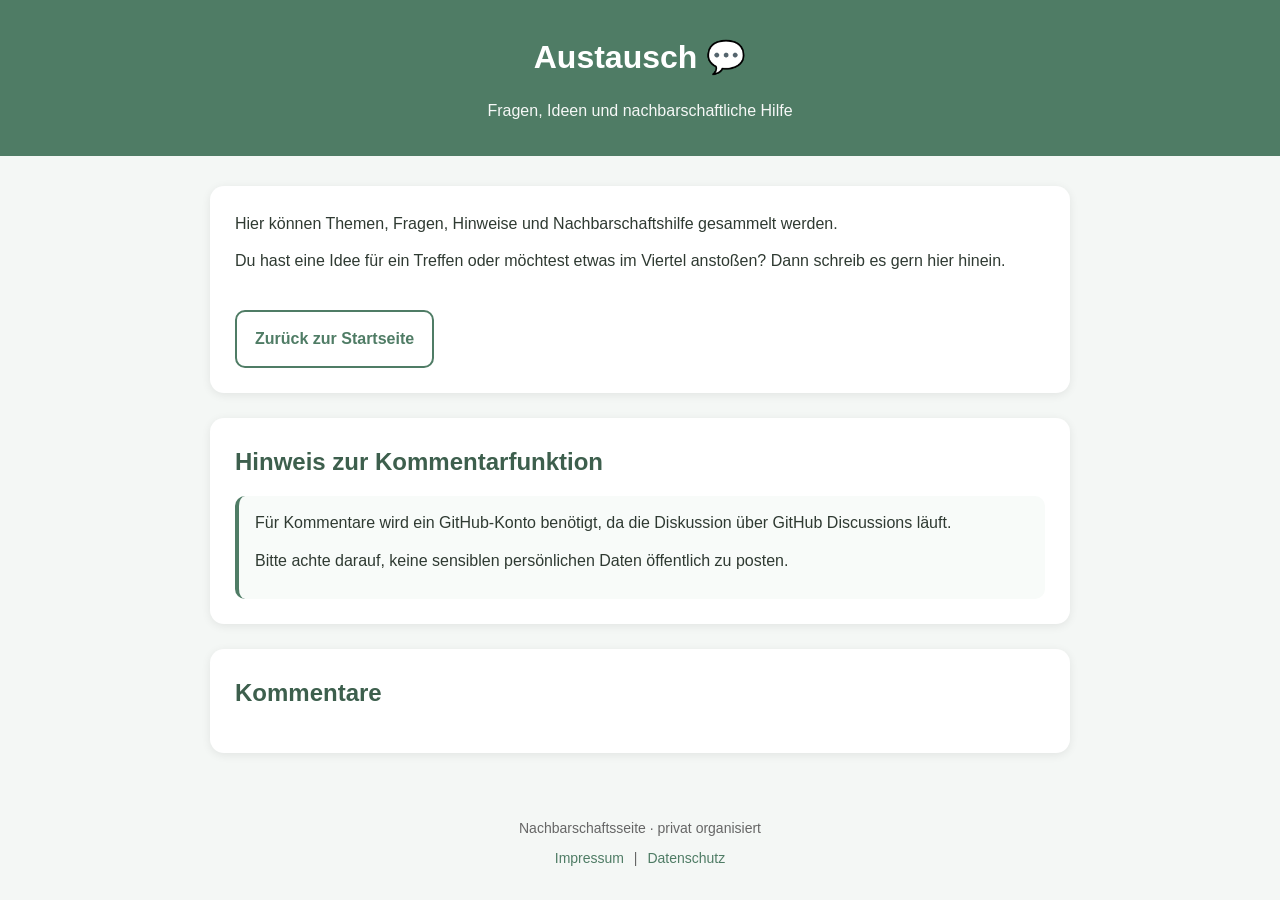
==== austausch.html @ e12c04f2 "Update austausch.html" ====
<!DOCTYPE html>
<html lang="de">
<head>
  <meta charset="UTF-8">
  <meta name="viewport" content="width=device-width, initial-scale=1.0">
  <meta name="robots" content="noindex, nofollow">
  <title>Austausch</title>
  <link rel="stylesheet" href="styles.css">
</head>
<body>

  <header>
    <h1>Austausch 💬</h1>
    <p>Fragen, Ideen und nachbarschaftliche Hilfe</p>
  </header>

  <main>
    <div class="box">
      <p>
        Hier können Themen, Fragen, Hinweise und Nachbarschaftshilfe gesammelt werden.
      </p>
      <p>
        Du hast eine Idee für ein Treffen oder möchtest etwas im Viertel anstoßen? Dann schreib es gern hier hinein.
      </p>
      <a href="index.html" class="back-link">Zurück zur Startseite</a>
    </div>

    <div class="box">
      <h2>Hinweis zur Kommentarfunktion</h2>
      <div class="notice">
        <p>
          Für Kommentare wird ein GitHub-Konto benötigt, da die Diskussion über GitHub Discussions läuft.
        </p>
        <p>
          Bitte achte darauf, keine sensiblen persönlichen Daten öffentlich zu posten.
        </p>
      </div>
    </div>

    <div class="box">
      <h2>Kommentare</h2>
      <script src="https://giscus.app/client.js"
              data-repo="GalgenbergAalen/Nachbarschaft"
              data-repo-id="R_kgDOSCFZYw"
              data-category="Announcements"
              data-category-id="DIC_kwDOSCFZY84C6zts"
              data-mapping="pathname"
              data-strict="0"
              data-reactions-enabled="1"
              data-emit-metadata="0"
              data-input-position="bottom"
              data-theme="light"
              data-lang="de"
              crossorigin="anonymous"
              async>
      </script>
    </div>
  </main>

  <footer>
    <p>Nachbarschaftsseite · privat organisiert</p>
    <p>
      <a href="impressum.html">Impressum</a> |
      <a href="datenschutz.html">Datenschutz</a>
    </p>
  </footer>

</body>
</html>
---- styles.css ----
/* ==========================================
   NACHBARSCHAFT GALGENBERG - Main Styles
   ========================================== */

* {
    margin: 0;
    padding: 0;
    box-sizing: border-box;
}

body {
    font-family: Arial, sans-serif;
    background-color: #f4f7f5;
    color: #2f3a32;
    line-height: 1.6;
}

header {
    background-color: #4f7c65;
    color: white;
    text-align: center;
    padding: 32px 20px;
}

header p {
    margin-top: 8px;
    margin-bottom: 0;
    opacity: 0.95;
}

main {
    max-width: 900px;
    margin: 30px auto;
    padding: 0 20px;
}

footer {
    text-align: center;
    padding: 24px 20px;
    color: #666;
    font-size: 14px;
    margin-top: 40px;
}

footer p {
    margin-bottom: 8px;
}

footer p:last-child {
    margin-bottom: 0;
}

footer a {
    color: #4f7c65;
    text-decoration: none;
    margin: 0 6px;
}

footer a:hover {
    text-decoration: underline;
}

h1, h2, h3 {
    margin-bottom: 15px;
}

h2 {
    color: #3d5f4d;
}

p {
    margin-bottom: 12px;
}

a {
    color: #4f7c65;
}

a:hover {
    text-decoration: underline;
}

/* ==========================================
   Allgemeine Boxen / Karten
   ========================================== */

.box {
    background: white;
    padding: 25px;
    border-radius: 14px;
    box-shadow: 0 2px 10px rgba(0, 0, 0, 0.08);
    margin-bottom: 25px;
}

.box:last-child {
    margin-bottom: 0;
}

.highlight-box {
    background: #eef6f1;
    border: 2px solid #4f7c65;
}

.info-grid {
    display: grid;
    gap: 16px;
}

.content-image {
    display: block;
    width: 100%;
    border-radius: 12px;
    margin-top: 20px;
}

/* ==========================================
   Button-Links
   ========================================== */

.link-button,
.back-link,
.calendar-link {
    display: inline-block;
    background-color: white;
    color: #4f7c65;
    text-decoration: none;
    padding: 14px 18px;
    border: 2px solid #4f7c65;
    border-radius: 10px;
    font-weight: bold;
    transition: background-color 0.2s ease, color 0.2s ease, transform 0.2s ease;
}

.link-button:hover,
.back-link:hover,
.calendar-link:hover {
    background-color: #4f7c65;
    color: white;
    text-decoration: none;
    transform: translateY(-2px);
}

.link-button {
    display: block;
    width: 100%;
    text-align: center;
}

.back-link {
    margin-top: 24px;
}

.calendar-link {
    margin-top: 14px;
}

.sub-nav {
    margin-bottom: 20px;
    display: flex;
    gap: 12px;
    flex-wrap: wrap;
}

/* ==========================================
   Listen / Navigation
   ========================================== */

.button-list {
    list-style: none;
    padding: 0;
    margin: 0;
}

.button-list li {
    margin-bottom: 12px;
}

.button-list li:last-child {
    margin-bottom: 0;
}

/* ==========================================
   Startseite
   ========================================== */

.next-date {
    font-size: 20px;
    font-weight: bold;
    color: #4f7c65;
    margin-bottom: 8px;
}

.next-title {
    font-size: 18px;
    margin-bottom: 10px;
}

.muted-text {
    color: #617066;
}

.cta-box p:last-child {
    margin-bottom: 0;
}

/* ==========================================
   Events
   ========================================== */

.events-controls {
    margin-bottom: 20px;
}

.filter-bar {
    display: flex;
    gap: 10px;
    margin-bottom: 14px;
    flex-wrap: wrap;
}

.filter-button {
    border: none;
    padding: 10px 14px;
    border-radius: 8px;
    cursor: pointer;
    background: #e7efe9;
    color: #2f3a32;
    font-size: 14px;
    transition: background 0.2s ease, color 0.2s ease;
}

.filter-button:hover {
    background: #dbe8de;
}

.filter-button.active {
    background: #4f7c65;
    color: white;
}

#eventList {
    list-style: none;
    padding: 0;
    margin: 0;
}

.event-item {
    margin-bottom: 12px;
}

.event-link {
    display: block;
    width: 100%;
    text-align: left;
    padding: 16px;
    border-radius: 12px;
    background: #fff;
    cursor: pointer;
    box-shadow: 0 2px 6px rgba(0, 0, 0, 0.08);
    transition: transform 0.2s ease, background 0.2s ease, box-shadow 0.2s ease;
    position: relative;
    border: none;
    font-size: 16px;
    color: #2f3a32;
}

.event-link:hover {
    background: #edf4ef;
    transform: translateY(-2px);
    box-shadow: 0 6px 16px rgba(0, 0, 0, 0.10);
}

.event-link.active {
    border: 2px solid #4f7c65;
}

.next-event {
    border: 2px solid #ff9800;
    background: #fff8e6;
}

.next-event::before {
    content: "Nächster Termin";
    position: absolute;
    top: -10px;
    left: 10px;
    background: #ff9800;
    color: white;
    padding: 3px 8px;
    font-size: 12px;
    border-radius: 6px;
}

.today-event {
    border: 2px solid #d32f2f;
    background: #fdecec;
}

.today-event::before {
    content: "Heute";
    position: absolute;
    top: -10px;
    left: 10px;
    background: #d32f2f;
    color: white;
    padding: 3px 8px;
    font-size: 12px;
    border-radius: 6px;
    font-weight: bold;
}

.past-event {
    opacity: 0.75;
}

.hidden {
    display: none;
}

.event-details {
    margin-top: 30px;
    padding-top: 10px;
}

#selectedEvent {
    display: none;
    color: #4f7c65;
    margin-bottom: 15px;
}

#eventImage {
    display: none;
    width: 100%;
    max-height: 420px;
    object-fit: contain;
    border-radius: 12px;
    opacity: 0;
    transform: translateY(15px);
    transition: opacity 0.5s ease, transform 0.5s ease;
    margin-bottom: 16px;
}

#eventImage.visible {
    opacity: 1;
    transform: translateY(0);
}

.event-meta {
    display: none;
    background: #f8fbf9;
    border-radius: 12px;
    padding: 18px;
    margin-top: 10px;
}

.event-meta p:last-child {
    margin-bottom: 0;
}

.status-badge {
    display: inline-block;
    background: #4f7c65;
    color: white;
    border-radius: 999px;
    padding: 6px 10px;
    font-size: 13px;
    font-weight: bold;
    margin-bottom: 12px;
}

#noResults {
    display: none;
    margin-top: 10px;
    color: #6b756d;
}

/* ==========================================
   Austausch
   ========================================== */

.notice {
    background: #f8fbf9;
    border-left: 4px solid #4f7c65;
    padding: 14px 16px;
    border-radius: 10px;
}

/* ==========================================
   Fokus
   ========================================== */

.link-button:focus,
.back-link:focus,
.calendar-link:focus,
.filter-button:focus,
.event-link:focus,
footer a:focus {
    outline: 3px solid #ff9800;
    outline-offset: 2px;
}

/* ==========================================
   Responsive
   ========================================== */

@media (max-width: 700px) {
    header {
        padding: 24px 16px;
    }

    main {
        margin: 20px auto;
        padding: 0 14px;
    }

    .box {
        padding: 18px;
    }

    .filter-bar,
    .sub-nav {
        flex-direction: column;
        align-items: stretch;
    }

    .filter-button,
    .back-link,
    .calendar-link {
        width: 100%;
        text-align: center;
    }

    .event-link {
        font-size: 15px;
        padding: 14px;
    }

    .next-date {
        font-size: 18px;
    }

    .next-title {
        font-size: 17px;
    }
}
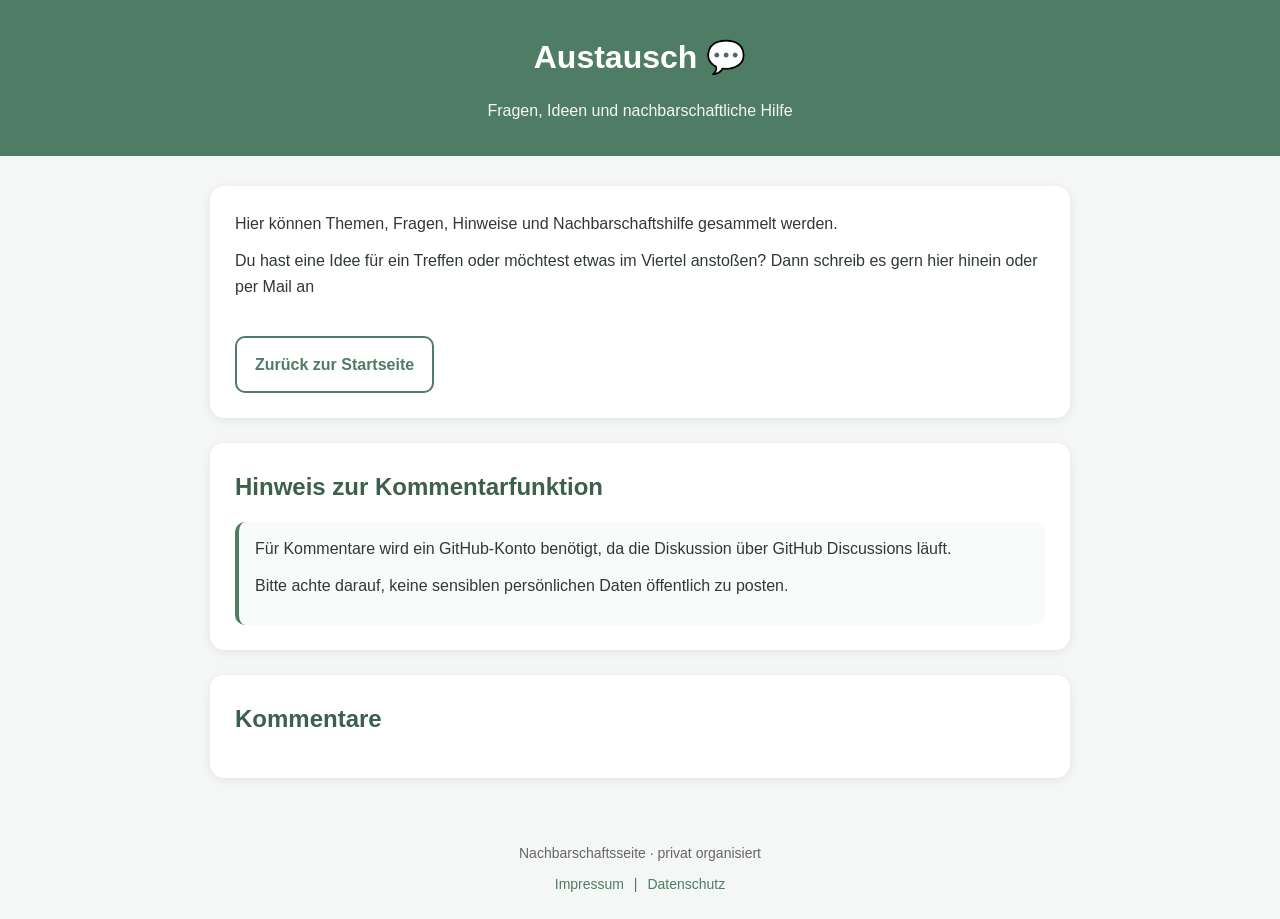
==== commit 41a73c9c: "Update austausch.html" ====
--- a/austausch.html
+++ b/austausch.html
@@ -20,7 +20,7 @@
         Hier können Themen, Fragen, Hinweise und Nachbarschaftshilfe gesammelt werden.
       </p>
       <p>
-        Du hast eine Idee für ein Treffen oder möchtest etwas im Viertel anstoßen? Dann schreib es gern hier hinein.
+        Du hast eine Idee für ein Treffen oder möchtest etwas im Viertel anstoßen? Dann schreib es gern hier hinein oder per Mail an <span data-contact-email></span>
       </p>
       <a href="index.html" class="back-link">Zurück zur Startseite</a>
     </div>
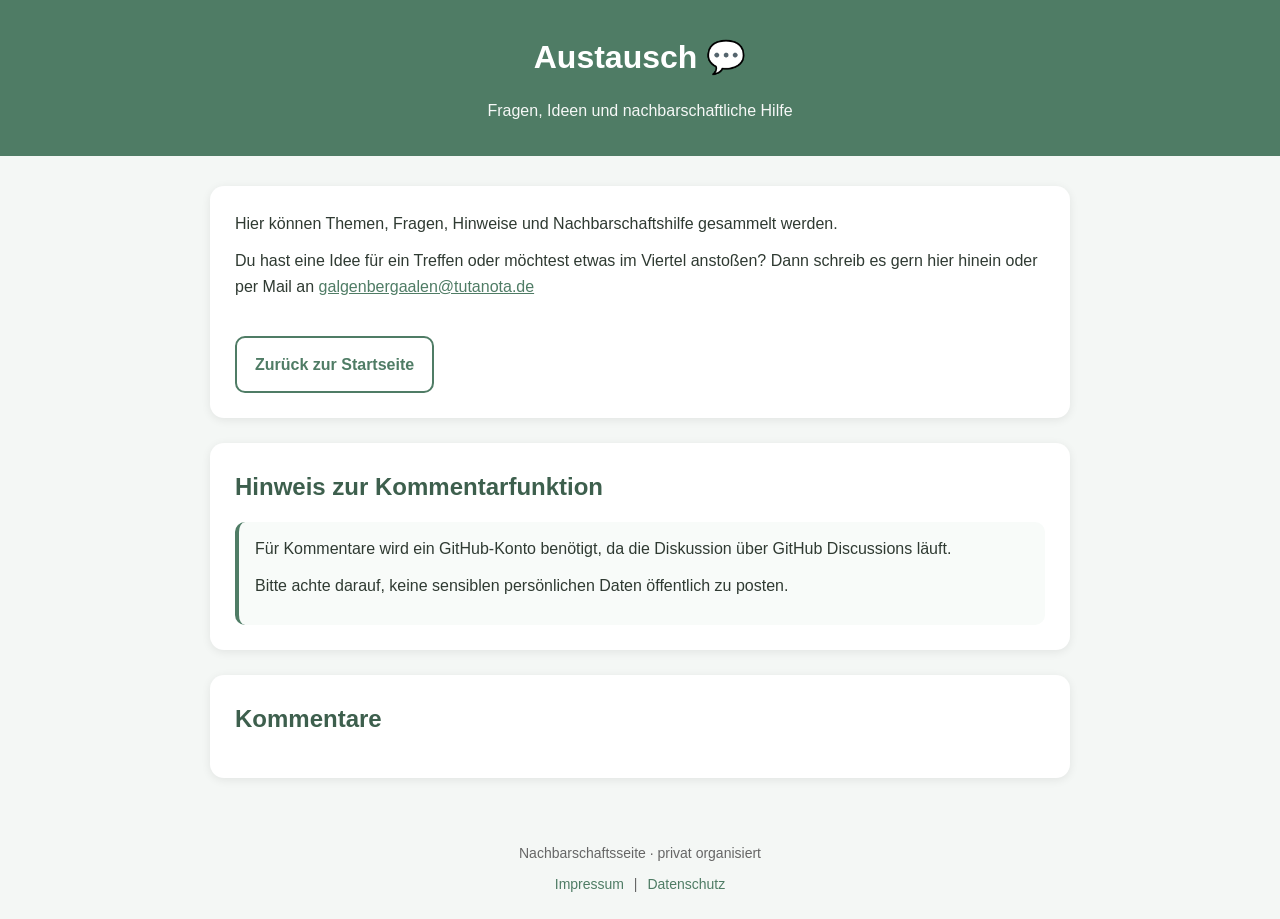
==== commit 0655e37e: "Update austausch.html" ====
--- a/austausch.html
+++ b/austausch.html
@@ -7,6 +7,7 @@
   <title>Austausch</title>
   <link rel="stylesheet" href="styles.css">
 </head>
+  <script src="contact.js"></script>
 <body>
 
   <header>
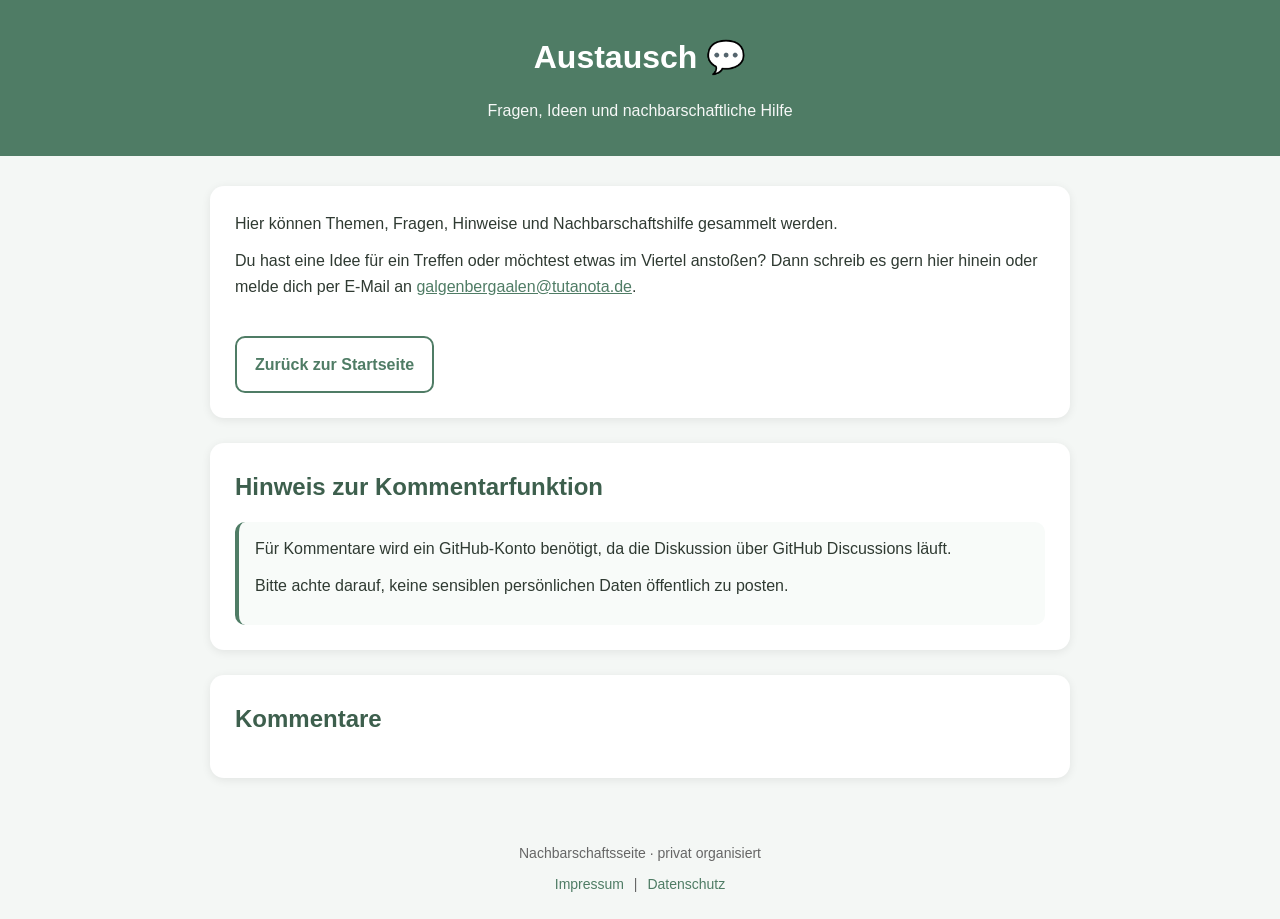
==== commit 944ea332: "Update austausch.html" ====
--- a/austausch.html
+++ b/austausch.html
@@ -7,7 +7,6 @@
   <title>Austausch</title>
   <link rel="stylesheet" href="styles.css">
 </head>
-  <script src="contact.js"></script>
 <body>
 
   <header>
@@ -21,7 +20,8 @@
         Hier können Themen, Fragen, Hinweise und Nachbarschaftshilfe gesammelt werden.
       </p>
       <p>
-        Du hast eine Idee für ein Treffen oder möchtest etwas im Viertel anstoßen? Dann schreib es gern hier hinein oder per Mail an <span data-contact-email></span>
+        Du hast eine Idee für ein Treffen oder möchtest etwas im Viertel anstoßen? Dann schreib es gern hier hinein
+        oder melde dich per E-Mail an <span data-contact-email></span>.
       </p>
       <a href="index.html" class="back-link">Zurück zur Startseite</a>
     </div>
@@ -66,5 +66,6 @@
     </p>
   </footer>
 
+  <script src="contact.js"></script>
 </body>
 </html>
--- a/styles.css
+++ b/styles.css
@@ -99,11 +99,6 @@
 .highlight-box {
     background: #eef6f1;
     border: 2px solid #4f7c65;
-}
-
-.info-grid {
-    display: grid;
-    gap: 16px;
 }
 
 .content-image {
@@ -151,7 +146,17 @@
 }
 
 .calendar-link {
-    margin-top: 14px;
+    margin-top: 0;
+    text-align: center;
+    display: inline-flex;
+    align-items: center;
+    justify-content: center;
+    gap: 8px;
+}
+
+.calendar-icon {
+    font-size: 16px;
+    line-height: 1;
 }
 
 .sub-nav {
@@ -368,6 +373,13 @@
     margin-bottom: 12px;
 }
 
+.calendar-buttons {
+    display: flex;
+    gap: 12px;
+    flex-wrap: wrap;
+    margin-top: 18px;
+}
+
 #noResults {
     display: none;
     margin-top: 10px;
@@ -418,7 +430,8 @@
     }
 
     .filter-bar,
-    .sub-nav {
+    .sub-nav,
+    .calendar-buttons {
         flex-direction: column;
         align-items: stretch;
     }
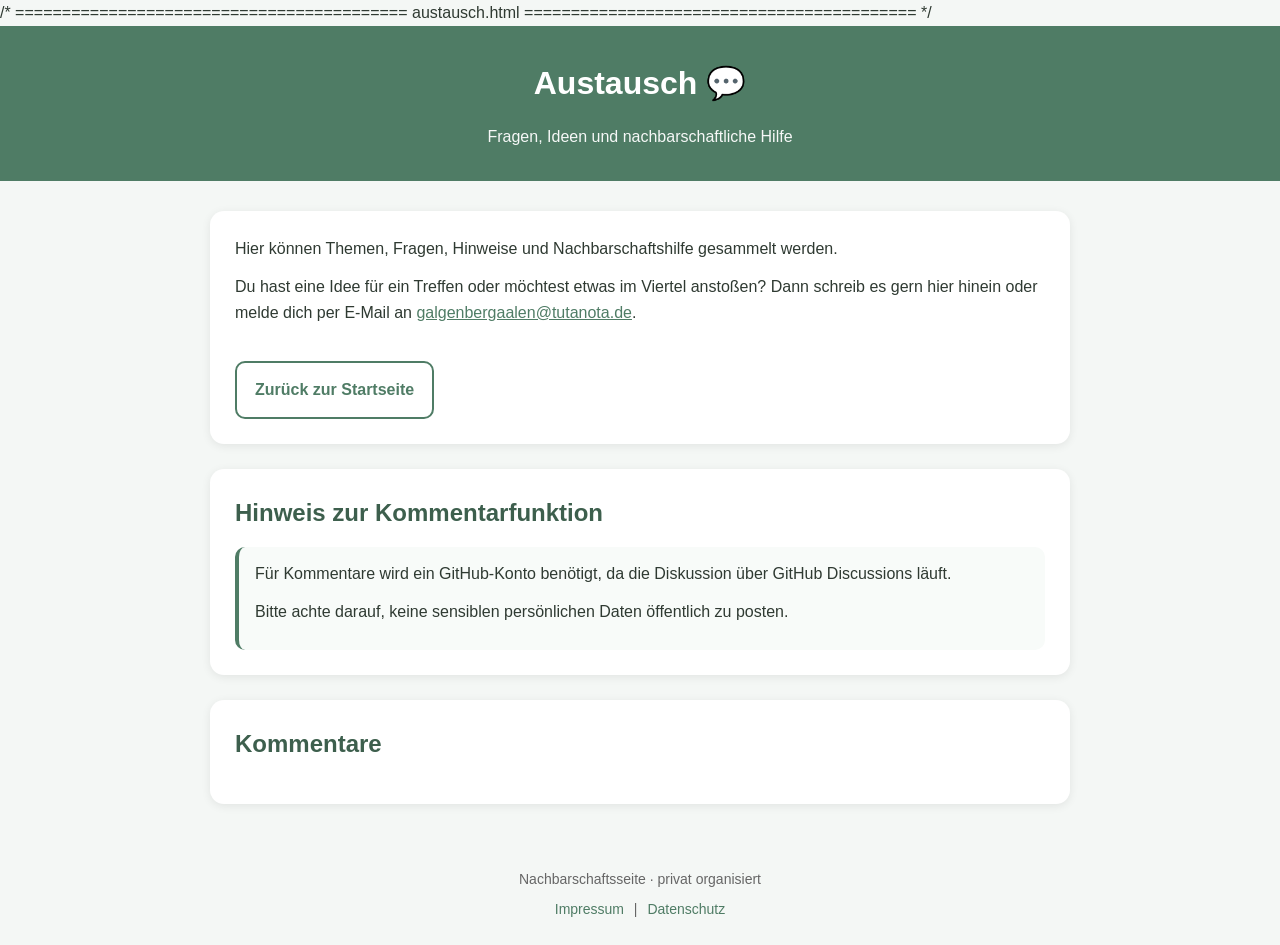
==== commit 0c7f0c40: "Update austausch.html" ====
--- a/austausch.html
+++ b/austausch.html
@@ -1,3 +1,7 @@
+/* ==========================================
+   austausch.html
+   ========================================== */
+
 <!DOCTYPE html>
 <html lang="de">
 <head>
@@ -67,5 +71,9 @@
   </footer>
 
   <script src="contact.js"></script>
+
+  <script data-goatcounter="https://galgenbergaalen.goatcounter.com/count"
+        async src="//gc.zgo.at/count.js"></script>
+  
 </body>
 </html>
--- a/styles.css
+++ b/styles.css
@@ -1,5 +1,5 @@
 /* ==========================================
-   NACHBARSCHAFT GALGENBERG - Main Styles
+   styles.css
    ========================================== */
 
 * {
@@ -157,6 +157,10 @@
 .calendar-icon {
     font-size: 16px;
     line-height: 1;
+}
+
+.all-ics-link {
+    width: 100%;
 }
 
 .sub-nav {
@@ -380,6 +384,10 @@
     margin-top: 18px;
 }
 
+.all-events-download {
+    margin-top: 24px;
+}
+
 #noResults {
     display: none;
     margin-top: 10px;
@@ -438,7 +446,8 @@
 
     .filter-button,
     .back-link,
-    .calendar-link {
+    .calendar-link,
+    .all-ics-link {
         width: 100%;
         text-align: center;
     }
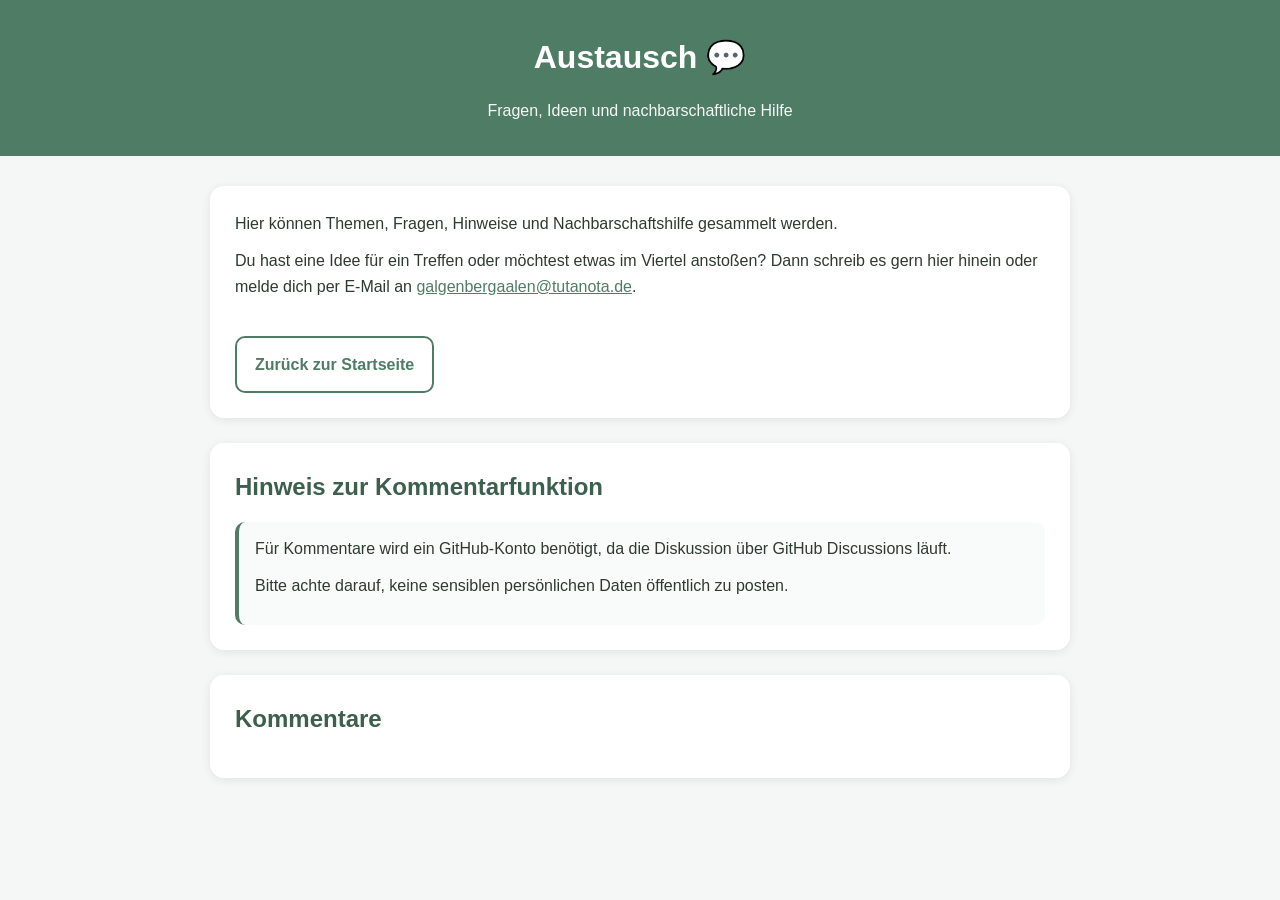
==== commit 8f6cae03: "Update austausch.html" ====
--- a/austausch.html
+++ b/austausch.html
@@ -1,6 +1,6 @@
-/* ==========================================
-   austausch.html
-   ========================================== */
+<!-- ==========================================
+     austausch.html
+     ========================================== -->
 
 <!DOCTYPE html>
 <html lang="de">
@@ -62,18 +62,15 @@
     </div>
   </main>
 
-  <footer>
-    <p>Nachbarschaftsseite · privat organisiert</p>
-    <p>
-      <a href="impressum.html">Impressum</a> |
-      <a href="datenschutz.html">Datenschutz</a>
-    </p>
-  </footer>
+  <div id="site-footer"></div>
 
   <script src="contact.js"></script>
+  <script src="footer-include.js"></script>
+  <script
+    data-goatcounter="https://galgenbergaalen.goatcounter.com/count"
+    async
+    src="//gc.zgo.at/count.js"
+  ></script>
 
-  <script data-goatcounter="https://galgenbergaalen.goatcounter.com/count"
-        async src="//gc.zgo.at/count.js"></script>
-  
 </body>
 </html>
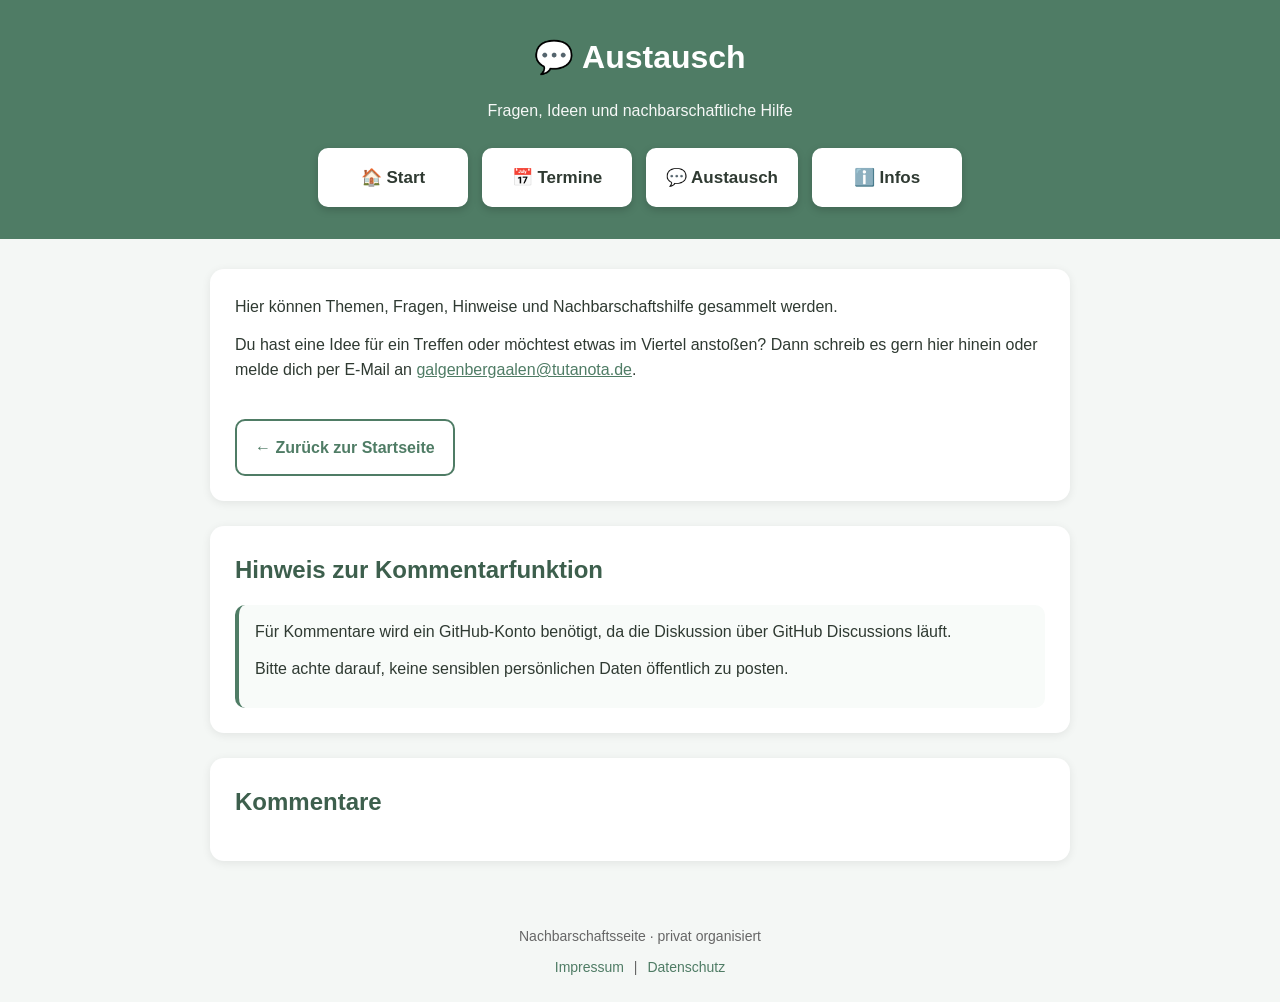
==== commit 0f2a4793: "Update austausch.html" ====
--- a/austausch.html
+++ b/austausch.html
@@ -8,14 +8,24 @@
   <meta charset="UTF-8">
   <meta name="viewport" content="width=device-width, initial-scale=1.0">
   <meta name="robots" content="noindex, nofollow">
-  <title>Austausch</title>
+  <title>Austausch | Nachbarschaft Galgenberg</title>
+  <link rel="canonical" href="https://galgenbergaalen.github.io/Nachbarschaft/austausch.html">
   <link rel="stylesheet" href="styles.css">
 </head>
 <body>
 
   <header>
-    <h1>Austausch 💬</h1>
+    <h1>💬 Austausch</h1>
     <p>Fragen, Ideen und nachbarschaftliche Hilfe</p>
+
+    <nav class="header-nav" aria-label="Hauptnavigation">
+      <ul class="header-button-list">
+        <li><a href="index.html" class="header-link-button">🏠 Start</a></li>
+        <li><a href="events.html" class="header-link-button">📅 Termine</a></li>
+        <li><a href="austausch.html" class="header-link-button">💬 Austausch</a></li>
+        <li><a href="infos.html" class="header-link-button">ℹ️ Infos</a></li>
+      </ul>
+    </nav>
   </header>
 
   <main>
@@ -27,7 +37,7 @@
         Du hast eine Idee für ein Treffen oder möchtest etwas im Viertel anstoßen? Dann schreib es gern hier hinein
         oder melde dich per E-Mail an <span data-contact-email></span>.
       </p>
-      <a href="index.html" class="back-link">Zurück zur Startseite</a>
+      <a href="index.html" class="back-link">← Zurück zur Startseite</a>
     </div>
 
     <div class="box">
--- a/styles.css
+++ b/styles.css
@@ -3,81 +3,134 @@
    ========================================== */
 
 * {
-    margin: 0;
-    padding: 0;
-    box-sizing: border-box;
+  margin: 0;
+  padding: 0;
+  box-sizing: border-box;
 }
 
 body {
-    font-family: Arial, sans-serif;
-    background-color: #f4f7f5;
-    color: #2f3a32;
-    line-height: 1.6;
+  font-family: Arial, sans-serif;
+  background-color: #f4f7f5;
+  color: #2f3a32;
+  line-height: 1.6;
 }
 
 header {
-    background-color: #4f7c65;
-    color: white;
-    text-align: center;
-    padding: 32px 20px;
+  background-color: #4f7c65;
+  color: white;
+  text-align: center;
+  padding: 32px 20px;
 }
 
 header p {
-    margin-top: 8px;
-    margin-bottom: 0;
-    opacity: 0.95;
+  margin-top: 8px;
+  margin-bottom: 0;
+  opacity: 0.95;
+}
+
+/* ==========================================
+   Header-Navigation
+   ========================================== */
+
+.header-nav {
+  margin-top: 24px;
+}
+
+.header-button-list {
+  list-style: none;
+  display: flex;
+  justify-content: center;
+  gap: 14px;
+  padding: 0;
+  margin: 0;
+  flex-wrap: wrap;
+}
+
+.header-button-list li {
+  margin: 0;
+}
+
+.header-link-button {
+  display: inline-flex;
+  align-items: center;
+  justify-content: center;
+  min-width: 150px;
+  background-color: #ffffff;
+  color: #2f3a32;
+  text-decoration: none;
+  padding: 14px 18px;
+  border: 2px solid #ffffff;
+  border-radius: 10px;
+  font-size: 17px;
+  font-weight: bold;
+  box-shadow: 0 3px 8px rgba(0, 0, 0, 0.18);
+  transition: background-color 0.2s ease, color 0.2s ease, transform 0.2s ease;
+}
+
+.header-link-button:hover {
+  background-color: #f4f7f5;
+  color: #2f3a32;
+  text-decoration: none;
+  transform: translateY(-2px);
 }
 
 main {
-    max-width: 900px;
-    margin: 30px auto;
-    padding: 0 20px;
-}
-
-footer {
-    text-align: center;
-    padding: 24px 20px;
-    color: #666;
-    font-size: 14px;
-    margin-top: 40px;
-}
-
-footer p {
-    margin-bottom: 8px;
-}
-
-footer p:last-child {
-    margin-bottom: 0;
-}
-
-footer a {
-    color: #4f7c65;
-    text-decoration: none;
-    margin: 0 6px;
-}
-
-footer a:hover {
-    text-decoration: underline;
-}
-
-h1, h2, h3 {
-    margin-bottom: 15px;
+  max-width: 900px;
+  margin: 30px auto;
+  padding: 0 20px;
+}
+
+footer,
+.site-footer {
+  text-align: center;
+  padding: 24px 20px;
+  color: #666;
+  font-size: 14px;
+  margin-top: 40px;
+}
+
+footer p,
+.site-footer p {
+  margin-bottom: 8px;
+}
+
+footer p:last-child,
+.site-footer p:last-child {
+  margin-bottom: 0;
+}
+
+footer a,
+.site-footer a {
+  color: #4f7c65;
+  text-decoration: none;
+  margin: 0 6px;
+}
+
+footer a:hover,
+.site-footer a:hover {
+  text-decoration: underline;
+}
+
+h1,
+h2,
+h3 {
+  margin-bottom: 15px;
 }
 
 h2 {
-    color: #3d5f4d;
+  color: #3d5f4d;
 }
 
 p {
-    margin-bottom: 12px;
+  margin-bottom: 12px;
 }
 
 a {
-    color: #4f7c65;
+  color: #4f7c65;
 }
 
 a:hover {
-    text-decoration: underline;
+  text-decoration: underline;
 }
 
 /* ==========================================
@@ -85,27 +138,27 @@
    ========================================== */
 
 .box {
-    background: white;
-    padding: 25px;
-    border-radius: 14px;
-    box-shadow: 0 2px 10px rgba(0, 0, 0, 0.08);
-    margin-bottom: 25px;
+  background: white;
+  padding: 25px;
+  border-radius: 14px;
+  box-shadow: 0 2px 10px rgba(0, 0, 0, 0.08);
+  margin-bottom: 25px;
 }
 
 .box:last-child {
-    margin-bottom: 0;
+  margin-bottom: 0;
 }
 
 .highlight-box {
-    background: #eef6f1;
-    border: 2px solid #4f7c65;
+  background: #eef6f1;
+  border: 2px solid #4f7c65;
 }
 
 .content-image {
-    display: block;
-    width: 100%;
-    border-radius: 12px;
-    margin-top: 20px;
+  display: block;
+  width: 100%;
+  border-radius: 12px;
+  margin-top: 20px;
 }
 
 /* ==========================================
@@ -115,59 +168,59 @@
 .link-button,
 .back-link,
 .calendar-link {
-    display: inline-block;
-    background-color: white;
-    color: #4f7c65;
-    text-decoration: none;
-    padding: 14px 18px;
-    border: 2px solid #4f7c65;
-    border-radius: 10px;
-    font-weight: bold;
-    transition: background-color 0.2s ease, color 0.2s ease, transform 0.2s ease;
+  display: inline-block;
+  background-color: white;
+  color: #4f7c65;
+  text-decoration: none;
+  padding: 14px 18px;
+  border: 2px solid #4f7c65;
+  border-radius: 10px;
+  font-weight: bold;
+  transition: background-color 0.2s ease, color 0.2s ease, transform 0.2s ease;
 }
 
 .link-button:hover,
 .back-link:hover,
 .calendar-link:hover {
-    background-color: #4f7c65;
-    color: white;
-    text-decoration: none;
-    transform: translateY(-2px);
+  background-color: #4f7c65;
+  color: white;
+  text-decoration: none;
+  transform: translateY(-2px);
 }
 
 .link-button {
-    display: block;
-    width: 100%;
-    text-align: center;
+  display: block;
+  width: 100%;
+  text-align: center;
 }
 
 .back-link {
-    margin-top: 24px;
+  margin-top: 24px;
 }
 
 .calendar-link {
-    margin-top: 0;
-    text-align: center;
-    display: inline-flex;
-    align-items: center;
-    justify-content: center;
-    gap: 8px;
+  margin-top: 0;
+  text-align: center;
+  display: inline-flex;
+  align-items: center;
+  justify-content: center;
+  gap: 8px;
 }
 
 .calendar-icon {
-    font-size: 16px;
-    line-height: 1;
+  font-size: 16px;
+  line-height: 1;
 }
 
 .all-ics-link {
-    width: 100%;
+  width: 100%;
 }
 
 .sub-nav {
-    margin-bottom: 20px;
-    display: flex;
-    gap: 12px;
-    flex-wrap: wrap;
+  margin-bottom: 20px;
+  display: flex;
+  gap: 12px;
+  flex-wrap: wrap;
 }
 
 /* ==========================================
@@ -175,41 +228,114 @@
    ========================================== */
 
 .button-list {
-    list-style: none;
-    padding: 0;
-    margin: 0;
+  list-style: none;
+  padding: 0;
+  margin: 0;
 }
 
 .button-list li {
-    margin-bottom: 12px;
+  margin-bottom: 12px;
 }
 
 .button-list li:last-child {
-    margin-bottom: 0;
+  margin-bottom: 0;
 }
 
 /* ==========================================
    Startseite
    ========================================== */
 
-.next-date {
-    font-size: 20px;
-    font-weight: bold;
-    color: #4f7c65;
-    margin-bottom: 8px;
-}
-
-.next-title {
-    font-size: 18px;
-    margin-bottom: 10px;
+.next-event-status,
+.info-status {
+  display: inline-block;
+  background: #757575;
+  color: white;
+  border-radius: 999px;
+  padding: 6px 10px;
+  font-size: 13px;
+  font-weight: bold;
+  margin-bottom: 12px;
+}
+
+.next-date,
+.info-date {
+  font-size: 20px;
+  font-weight: bold;
+  color: #4f7c65;
+  margin-bottom: 8px;
+}
+
+.next-title,
+.info-title {
+  font-size: 18px;
+  margin-bottom: 10px;
+}
+
+.status-cancelled {
+  background: #757575;
+}
+
+.status-today {
+  background: #d32f2f;
+}
+
+.cancelled-text {
+  text-decoration: line-through;
+  opacity: 0.7;
 }
 
 .muted-text {
-    color: #617066;
+  color: #617066;
 }
 
 .cta-box p:last-child {
-    margin-bottom: 0;
+  margin-bottom: 0;
+}
+
+.weather-note-box {
+  margin: 16px 0 20px;
+  padding: 14px 16px;
+  background-color: #fff7ef;
+  border: 2px solid #f28c28;
+  border-radius: 12px;
+  color: #b85c00;
+  font-weight: bold;
+  line-height: 1.5;
+  text-decoration: none;
+  opacity: 1;
+}
+
+.info-status {
+  background: #4f7c65;
+}
+
+.info-teaser-link {
+  display: block;
+  color: inherit;
+  text-decoration: none;
+  border-radius: 12px;
+  padding: 6px 0 2px;
+  transition: transform 0.2s ease;
+}
+
+.info-teaser-link:hover {
+  text-decoration: none;
+  transform: translateY(-2px);
+}
+
+.info-teaser-link p:last-child {
+  margin-bottom: 0;
+}
+
+.info-category {
+  display: inline-block;
+  font-size: 13px;
+  font-weight: bold;
+  color: #4f7c65;
+  background: #eef6f1;
+  border-radius: 999px;
+  padding: 6px 10px;
+  margin-bottom: 12px;
 }
 
 /* ==========================================
@@ -217,181 +343,259 @@
    ========================================== */
 
 .events-controls {
-    margin-bottom: 20px;
+  margin-bottom: 20px;
 }
 
 .filter-bar {
-    display: flex;
-    gap: 10px;
-    margin-bottom: 14px;
-    flex-wrap: wrap;
+  display: flex;
+  gap: 10px;
+  margin-bottom: 14px;
+  flex-wrap: wrap;
 }
 
 .filter-button {
-    border: none;
-    padding: 10px 14px;
-    border-radius: 8px;
-    cursor: pointer;
-    background: #e7efe9;
-    color: #2f3a32;
-    font-size: 14px;
-    transition: background 0.2s ease, color 0.2s ease;
+  border: none;
+  padding: 10px 14px;
+  border-radius: 8px;
+  cursor: pointer;
+  background: #e7efe9;
+  color: #2f3a32;
+  font-size: 14px;
+  transition: background 0.2s ease, color 0.2s ease;
 }
 
 .filter-button:hover {
-    background: #dbe8de;
+  background: #dbe8de;
 }
 
 .filter-button.active {
-    background: #4f7c65;
-    color: white;
+  background: #4f7c65;
+  color: white;
 }
 
 #eventList {
-    list-style: none;
-    padding: 0;
-    margin: 0;
+  list-style: none;
+  padding: 0;
+  margin: 0;
 }
 
 .event-item {
-    margin-bottom: 12px;
+  margin-bottom: 12px;
 }
 
 .event-link {
-    display: block;
-    width: 100%;
-    text-align: left;
-    padding: 16px;
-    border-radius: 12px;
-    background: #fff;
-    cursor: pointer;
-    box-shadow: 0 2px 6px rgba(0, 0, 0, 0.08);
-    transition: transform 0.2s ease, background 0.2s ease, box-shadow 0.2s ease;
-    position: relative;
-    border: none;
-    font-size: 16px;
-    color: #2f3a32;
+  display: block;
+  width: 100%;
+  text-align: left;
+  padding: 16px;
+  border-radius: 12px;
+  background: #fff;
+  cursor: pointer;
+  box-shadow: 0 2px 6px rgba(0, 0, 0, 0.08);
+  transition: transform 0.2s ease, background 0.2s ease, box-shadow 0.2s ease;
+  position: relative;
+  border: none;
+  font-size: 16px;
+  color: #2f3a32;
 }
 
 .event-link:hover {
-    background: #edf4ef;
-    transform: translateY(-2px);
-    box-shadow: 0 6px 16px rgba(0, 0, 0, 0.10);
+  background: #edf4ef;
+  transform: translateY(-2px);
+  box-shadow: 0 6px 16px rgba(0, 0, 0, 0.10);
 }
 
 .event-link.active {
-    border: 2px solid #4f7c65;
+  border: 2px solid #4f7c65;
+}
+
+.event-link-content {
+  display: block;
 }
 
 .next-event {
-    border: 2px solid #ff9800;
-    background: #fff8e6;
+  border: 2px solid #ff9800;
+  background: #fff8e6;
 }
 
 .next-event::before {
-    content: "Nächster Termin";
-    position: absolute;
-    top: -10px;
-    left: 10px;
-    background: #ff9800;
-    color: white;
-    padding: 3px 8px;
-    font-size: 12px;
-    border-radius: 6px;
+  content: "Nächster Termin";
+  position: absolute;
+  top: -10px;
+  left: 10px;
+  background: #ff9800;
+  color: white;
+  padding: 3px 8px;
+  font-size: 12px;
+  border-radius: 6px;
 }
 
 .today-event {
-    border: 2px solid #d32f2f;
-    background: #fdecec;
+  border: 2px solid #d32f2f;
+  background: #fdecec;
 }
 
 .today-event::before {
-    content: "Heute";
-    position: absolute;
-    top: -10px;
-    left: 10px;
-    background: #d32f2f;
-    color: white;
-    padding: 3px 8px;
-    font-size: 12px;
-    border-radius: 6px;
-    font-weight: bold;
+  content: "Heute";
+  position: absolute;
+  top: -10px;
+  left: 10px;
+  background: #d32f2f;
+  color: white;
+  padding: 3px 8px;
+  font-size: 12px;
+  border-radius: 6px;
+  font-weight: bold;
+}
+
+.cancelled-event {
+  border: 2px solid #757575;
+  background: #f4f4f4;
+  opacity: 0.95;
+}
+
+.cancelled-event .event-link-content {
+  text-decoration: line-through;
+  opacity: 0.7;
+}
+
+.event-list-note {
+  display: block;
+  margin-top: 12px;
+  padding: 12px 14px;
+  background-color: #fff7ef;
+  border: 2px solid #f28c28;
+  border-radius: 12px;
+  color: #b85c00;
+  font-weight: bold;
+  line-height: 1.5;
+  text-decoration: none;
+  opacity: 1;
 }
 
 .past-event {
-    opacity: 0.75;
+  opacity: 0.75;
 }
 
 .hidden {
-    display: none;
+  display: none;
 }
 
 .event-details {
-    margin-top: 30px;
-    padding-top: 10px;
+  margin-top: 30px;
+  padding-top: 10px;
 }
 
 #selectedEvent {
-    display: none;
-    color: #4f7c65;
-    margin-bottom: 15px;
+  display: none;
+  color: #4f7c65;
+  margin-bottom: 15px;
 }
 
 #eventImage {
-    display: none;
-    width: 100%;
-    max-height: 420px;
-    object-fit: contain;
-    border-radius: 12px;
-    opacity: 0;
-    transform: translateY(15px);
-    transition: opacity 0.5s ease, transform 0.5s ease;
-    margin-bottom: 16px;
+  display: none;
+  width: 100%;
+  max-height: 420px;
+  object-fit: contain;
+  border-radius: 12px;
+  opacity: 0;
+  transform: translateY(15px);
+  transition: opacity 0.5s ease, transform 0.5s ease;
+  margin-bottom: 16px;
 }
 
 #eventImage.visible {
-    opacity: 1;
-    transform: translateY(0);
+  opacity: 1;
+  transform: translateY(0);
 }
 
 .event-meta {
-    display: none;
-    background: #f8fbf9;
-    border-radius: 12px;
-    padding: 18px;
-    margin-top: 10px;
+  display: none;
+  background: #f8fbf9;
+  border-radius: 12px;
+  padding: 18px;
+  margin-top: 10px;
 }
 
 .event-meta p:last-child {
-    margin-bottom: 0;
+  margin-bottom: 0;
 }
 
 .status-badge {
-    display: inline-block;
-    background: #4f7c65;
-    color: white;
-    border-radius: 999px;
-    padding: 6px 10px;
-    font-size: 13px;
-    font-weight: bold;
-    margin-bottom: 12px;
+  display: inline-block;
+  background: #4f7c65;
+  color: white;
+  border-radius: 999px;
+  padding: 6px 10px;
+  font-size: 13px;
+  font-weight: bold;
+  margin-bottom: 12px;
 }
 
 .calendar-buttons {
-    display: flex;
-    gap: 12px;
-    flex-wrap: wrap;
-    margin-top: 18px;
+  display: flex;
+  gap: 12px;
+  flex-wrap: wrap;
+  margin-top: 18px;
 }
 
 .all-events-download {
-    margin-top: 24px;
+  margin-top: 24px;
 }
 
 #noResults {
-    display: none;
-    margin-top: 10px;
-    color: #6b756d;
+  display: none;
+  margin-top: 10px;
+  color: #6b756d;
+}
+
+/* ==========================================
+   Infos
+   ========================================== */
+
+.info-list {
+  list-style: none;
+  padding: 0;
+  margin: 0;
+}
+
+.info-item {
+  background: #f8fbf9;
+  border-radius: 12px;
+  padding: 18px;
+  margin-bottom: 14px;
+  border-left: 4px solid #4f7c65;
+}
+
+.info-item:last-child {
+  margin-bottom: 0;
+}
+
+.info-item h3 {
+  margin-bottom: 8px;
+  font-size: 18px;
+}
+
+.info-item-date {
+  font-size: 14px;
+  font-weight: bold;
+  color: #4f7c65;
+  margin-bottom: 8px;
+}
+
+.info-item-meta {
+  color: #617066;
+  margin-bottom: 8px;
+}
+
+.info-item p:last-of-type {
+  margin-bottom: 0;
+}
+
+.info-item-link {
+  display: inline-block;
+  margin-top: 14px;
+  font-weight: bold;
 }
 
 /* ==========================================
@@ -399,10 +603,10 @@
    ========================================== */
 
 .notice {
-    background: #f8fbf9;
-    border-left: 4px solid #4f7c65;
-    padding: 14px 16px;
-    border-radius: 10px;
+  background: #f8fbf9;
+  border-left: 4px solid #4f7c65;
+  padding: 14px 16px;
+  border-radius: 10px;
 }
 
 /* ==========================================
@@ -414,9 +618,13 @@
 .calendar-link:focus,
 .filter-button:focus,
 .event-link:focus,
-footer a:focus {
-    outline: 3px solid #ff9800;
-    outline-offset: 2px;
+.header-link-button:focus,
+footer a:focus,
+.site-footer a:focus,
+.info-teaser-link:focus,
+.info-item-link:focus {
+  outline: 3px solid #ff9800;
+  outline-offset: 2px;
 }
 
 /* ==========================================
@@ -424,44 +632,55 @@
    ========================================== */
 
 @media (max-width: 700px) {
-    header {
-        padding: 24px 16px;
-    }
-
-    main {
-        margin: 20px auto;
-        padding: 0 14px;
-    }
-
-    .box {
-        padding: 18px;
-    }
-
-    .filter-bar,
-    .sub-nav,
-    .calendar-buttons {
-        flex-direction: column;
-        align-items: stretch;
-    }
-
-    .filter-button,
-    .back-link,
-    .calendar-link,
-    .all-ics-link {
-        width: 100%;
-        text-align: center;
-    }
-
-    .event-link {
-        font-size: 15px;
-        padding: 14px;
-    }
-
-    .next-date {
-        font-size: 18px;
-    }
-
-    .next-title {
-        font-size: 17px;
-    }
-}
+  header {
+    padding: 24px 16px;
+  }
+
+  .header-button-list {
+    flex-direction: column;
+    align-items: stretch;
+  }
+
+  .header-link-button {
+    width: 100%;
+  }
+
+  main {
+    margin: 20px auto;
+    padding: 0 14px;
+  }
+
+  .box {
+    padding: 18px;
+  }
+
+  .filter-bar,
+  .sub-nav,
+  .calendar-buttons {
+    flex-direction: column;
+    align-items: stretch;
+  }
+
+  .filter-button,
+  .back-link,
+  .calendar-link,
+  .all-ics-link {
+    width: 100%;
+    text-align: center;
+  }
+
+  .event-link {
+    font-size: 15px;
+    padding: 14px;
+  }
+
+  .next-date,
+  .info-date {
+    font-size: 18px;
+  }
+
+  .next-title,
+  .info-title {
+    font-size: 17px;
+  }
+}
